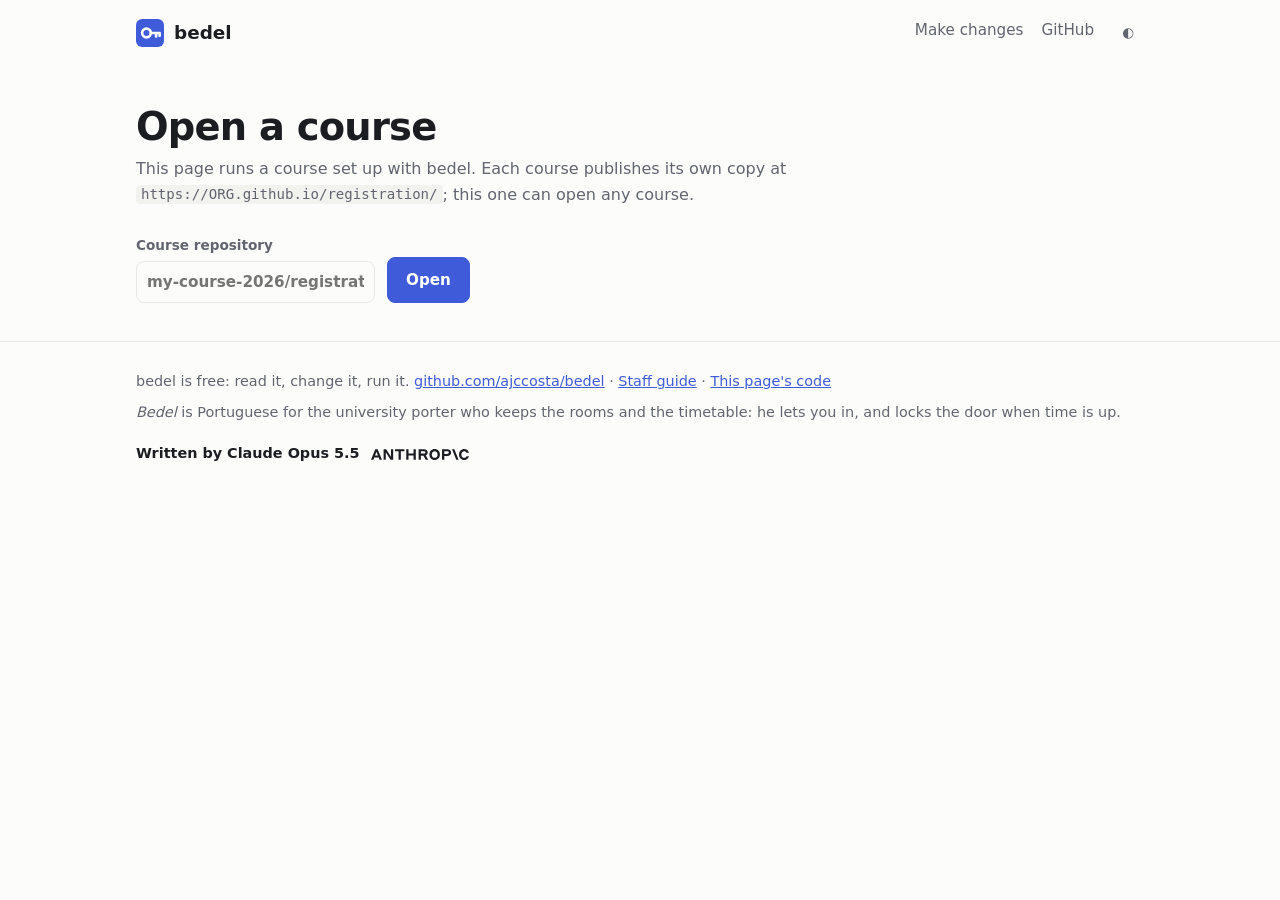
==== web/manage.html @ 1645e4c0 "Lighten the site: light by default, a calmer palette, fewer boxes Light is the default; dark is a ch" ====
<!doctype html>
<html lang="en">
<head>
<meta charset="utf-8">
<meta name="viewport" content="width=device-width, initial-scale=1">
<!-- This page may load files from its own site and talk to api.github.com, and
     nothing else: your browser enforces that, whatever the scripts try. -->
<meta http-equiv="Content-Security-Policy" content="default-src 'none'; script-src 'self' 'wasm-unsafe-eval'; style-src 'self'; img-src 'self' data:; connect-src 'self' https://api.github.com; base-uri 'none'; form-action 'none'">
<meta name="referrer" content="no-referrer">
<title>Course — bedel</title>
<meta name="description" content="Run a course set up with bedel: registrations, assignments, deadlines, roster.">
<link rel="icon" href="data:image/svg+xml,%3Csvg xmlns='http://www.w3.org/2000/svg' viewBox='0 0 32 32'%3E%3Crect width='32' height='32' rx='7' fill='%233f5bd9'/%3E%3Ccircle cx='12' cy='16' r='5' fill='none' stroke='white' stroke-width='3'/%3E%3Cpath d='M17 16h10M23 16v4M27 16v3' stroke='white' stroke-width='3' stroke-linecap='round'/%3E%3C/svg%3E">
<link rel="stylesheet" href="css/style.css">
</head>
<body>
<div class="wrap">
  <nav>
    <a class="brand" href="./">
      <svg viewBox="0 0 32 32" aria-hidden="true"><rect width="32" height="32" rx="7" fill="var(--accent)"/><circle cx="12" cy="16" r="5" fill="none" stroke="var(--accent-ink)" stroke-width="3"/><path d="M17 16h10M23 16v4M27 16v3" stroke="var(--accent-ink)" stroke-width="3" stroke-linecap="round"/></svg>
      bedel
    </a>
    <div class="links">
      <a href="#changes">Make changes</a>
      <a data-template="" href="https://github.com/ajccosta/bedel">GitHub</a>
      <button class="theme" id="themeBtn" type="button" aria-label="Switch colour theme">◐</button>
    </div>
  </nav>
</div>

<main class="wrap">
  <section class="pick" id="pick" hidden>
    <h1 class="page-title">Open a course</h1>
    <p class="sub">This page runs a course set up with bedel. Each course publishes its own copy at
      <code>https://ORG.github.io/registration/</code>; this one can open any course.</p>
    <div class="row">
      <label>Course repository <input id="pickRepo" class="wide" placeholder="my-course-2026/registration" autocomplete="off" spellcheck="false"></label>
      <button class="btn primary" id="pickGo" type="button">Open</button>
    </div>
  </section>

  <div id="course" hidden>
    <header class="course-head">
      <h1 class="page-title" id="courseName">…</h1>
      <p class="sub" id="courseMeta"></p>
      <div class="row">
        <input id="studentLink" class="wide mono" readonly aria-label="The link for students">
        <button class="btn small" id="copyLink" type="button">Copy the students' link</button>
      </div>
    </header>

    <section>
      <h2>Now</h2>
      <div class="stats" id="stats"></div>
      <ul class="health" id="health"></ul>
      <div class="status" id="overviewStatus"></div>
    </section>

    <section>
      <h2>Assignments</h2>
      <div class="table-scroll">
        <table class="compare plain" id="assignmentTable">
          <thead><tr><th>Assignment</th><th>Soft deadline</th><th>Hard deadline</th><th>Now</th></tr></thead>
          <tbody></tbody>
        </table>
      </div>
      <p class="hint" id="noAssignments" hidden>No assignments yet. Release the first one below.</p>
    </section>

    <section id="changes">
      <h2>Make changes</h2>
      <p class="sub">Everything above is public, read without a token. Changing the course takes a token from an owner of
        <span class="orgname"></span>, made for this course alone.</p>

      <div id="signin">
        <div class="tokenbox">
          <h3>How this token works</h3>
          <ul>
            <li><strong>It reaches <span class="orgname"></span> and nothing else.</strong> It's a fine-grained token made for
              <span class="orgname"></span>. Classic tokens are refused, and the page proves the token belongs to <span class="orgname"></span> before using it.</li>
            <li><strong>It goes only to GitHub.</strong> It stays in this tab's memory and is sent only to <code>api.github.com</code>.
              The page's Content-Security-Policy stops your browser from letting it connect anywhere else. Closing the tab forgets it.</li>
            <li><strong>This page is your course's own copy.</strong> It's published from <span class="reponame"></span>'s <code>web/</code> folder,
              and changes only when you pull bedel's updates.</li>
            <li><strong>Make it last as long as you need it.</strong> A week is plenty for a round of changes. Make another next time.</li>
          </ul>
        </div>
        <ol class="howto">
          <li><label class="inline">It should last <input id="courseDays" type="number" min="1" max="366" value="7"> days</label></li>
          <li><a class="btn small" id="courseTokenLink" target="_blank" rel="noopener">Open GitHub's token page, filled in ↗</a></li>
          <li>Check that <strong>Resource owner</strong> says <strong class="orgname"></strong>, choose <strong>All repositories</strong>, generate it and copy it.</li>
        </ol>
        <div class="row">
          <label>Token <input id="courseToken" class="wide" type="password" placeholder="github_pat_…" autocomplete="off" spellcheck="false"></label>
          <button class="btn" id="checkCourse" type="button">Check it</button>
        </div>
        <ul class="checks" id="courseChecks"></ul>
        <div class="status" id="courseTokenStatus"></div>
        <details>
          <summary>Every permission it asks for, and why</summary>
          <table class="perms">
            <tr><td>Administration</td><td>Create the repository with an assignment's starting files</td></tr>
            <tr><td>Contents</td><td>Push the starting files, and change <code>course.json</code></td></tr>
            <tr><td>Secrets</td><td>Replace the roster, class listings and the bot's token, sealed</td></tr>
            <tr><td>Actions, Workflows</td><td>Run the workflows that release assignments and write the students' form; starting files may contain workflows</td></tr>
            <tr><td>Members (read only)</td><td>Check that you own the organization</td></tr>
          </table>
        </details>
      </div>

      <div id="tools" hidden>
        <div class="tabs" role="tablist">
          <button type="button" role="tab" data-tab="release" aria-selected="true">Release an assignment</button>
          <button type="button" role="tab" data-tab="settings">Course settings</button>
          <button type="button" role="tab" data-tab="studentsTab">Students</button>
          <button type="button" role="tab" data-tab="bot">The bot's token</button>
        </div>

        <div class="step" data-panel="release">
          <p>Every registered group gets its own private repository with your starting files, and an issue telling them.
            Release an existing assignment again to change its deadlines; its repositories are left as they are.</p>
          <div class="row">
            <label>Name <input id="aName" placeholder="a1" autocomplete="off" spellcheck="false"></label>
            <label>Starting files: a folder <input id="aFolder" type="file" webkitdirectory multiple></label>
            <label>…or an existing repository <input id="aTemplate" placeholder="a1-template" autocomplete="off" spellcheck="false"></label>
          </div>
          <div class="status" id="folderStatus"></div>
          <div class="row">
            <label>Soft deadline
              <select id="aSoftMode">
                <option value="week">By class: a week after each class's session in…</option>
                <option value="date">One date for everyone</option>
                <option value="none">None</option>
              </select>
            </label>
            <label id="aSoftWeekWrap">Week of <input id="aSoftWeek" type="date"></label>
            <label id="aSoftDateWrap" hidden>Soft deadline <input id="aSoft" type="datetime-local"></label>
          </div>
          <div class="row">
            <label>Hard deadline (repos lock) <input id="aHard" type="datetime-local"></label>
            <label class="check"><input id="aNoHard" type="checkbox"> Never lock</label>
          </div>
          <div class="row">
            <label>Start from each group's earlier assignment <select id="aCarry"><option value="">No — start from the files only</option></select></label>
            <label class="check"><input id="aDry" type="checkbox"> Dry run (only show what would happen)</label>
          </div>
          <button class="btn primary" id="runRelease" type="button">Release</button>
          <ol class="log" id="releaseLog"></ol>
        </div>

        <div class="step" data-panel="settings" hidden>
          <p>Saving rewrites <code>course.json</code>, and a workflow regenerates the students' page and form from it.</p>
          <div class="row">
            <label>Course name <input id="cName" class="wide"></label>
          </div>
          <div class="row">
            <label>Smallest group <input id="cMin" type="number" min="1" max="6" value="2"></label>
            <label>Largest group <input id="cMax" type="number" min="1" max="6" value="2"></label>
            <label>Time zone <select id="cTz"></select></label>
          </div>
          <div class="row">
            <label>What students call their number (optional) <input id="cHint" class="wide" placeholder="your student number"></label>
          </div>
          <table class="classes">
            <thead><tr><th>Class</th><th>Day</th><th>Session ends</th><th>Note (optional)</th><th></th></tr></thead>
            <tbody id="classRows"></tbody>
          </table>
          <button class="btn small" id="addClass" type="button">+ Add a class</button>
          <div class="row"><button class="btn primary" id="saveCourse" type="button">Save the course</button></div>
          <ol class="log" id="courseLog"></ol>
        </div>

        <div class="step" data-panel="studentsTab" hidden>
          <p class="callout"><strong>These files don't leave your computer.</strong> Only the student numbers (and classes) found in them are sent, sealed.
            A new roster replaces the stored one. Leave it empty to keep the stored one and change only the test students.</p>
          <div class="row">
            <label>Roster <input id="roster" type="file" accept=".csv,.tsv,.txt,text/*"></label>
            <label id="colWrap" hidden>Student-number column <select id="rosterCol"></select></label>
          </div>
          <div class="status" id="rosterStatus"></div>
          <div class="row">
            <label>Class listings <input id="listings" type="file" multiple></label>
          </div>
          <div class="status" id="listingStatus"></div>
          <div class="row">
            <label>Test students <input id="testN" type="number" min="0" max="20" value="0"></label>
            <span class="hint">99901, 99902, … for registering test groups. 0 removes them, which needs the roster file again.</span>
          </div>
          <div class="row"><button class="btn primary" id="saveStudents" type="button">Store the students</button></div>
          <ol class="log" id="studentsLog"></ol>
        </div>

        <div class="step" data-panel="bot" hidden>
          <p>Replace the bot's token when it's about to run out, or if the bot's runs above fail. It's checked, then sealed and stored, as at setup.</p>
          <ol class="howto">
            <li><label class="inline">It should last <input id="botDays" type="number" min="1" max="366" value="180"> days</label></li>
            <li><a class="btn small" id="botTokenLink" target="_blank" rel="noopener">Open GitHub's token page, filled in ↗</a></li>
            <li>Check that <strong>Resource owner</strong> says <strong class="orgname"></strong>, choose <strong>All repositories</strong>, generate it and copy it.</li>
          </ol>
          <div class="row">
            <label>New bot token <input id="botToken" class="wide" type="password" placeholder="github_pat_…" autocomplete="off" spellcheck="false"></label>
          </div>
          <div class="row"><button class="btn primary" id="saveBot" type="button">Check and store it</button></div>
          <ol class="log" id="botLog"></ol>
        </div>
      </div>
    </section>
  </div>
</main>

<footer>
  <div class="wrap">
    <p>bedel is free: read it, change it, run it. <a data-template="" data-label href="https://github.com/ajccosta/bedel">github.com/ajccosta/bedel</a> ·
      <a data-template="/blob/main/scripts/README.md" href="https://github.com/ajccosta/bedel/blob/main/scripts/README.md">Staff guide</a> ·
      <a data-template="/tree/main/web" href="https://github.com/ajccosta/bedel/tree/main/web">This page's code</a></p>
    <p><em>Bedel</em> is Portuguese for the university porter who keeps the rooms and the timetable: he lets you in, and locks the door when time is up.</p>
    <p class="credit">
      <a href="https://www.anthropic.com/claude">Written by Claude Opus 5.5</a>
      <a class="anthropic" href="https://www.anthropic.com" aria-label="Anthropic"><span aria-hidden="true"></span></a>
    </p>
  </div>
</footer>

<script type="module" src="js/manage.js"></script>
</body>
</html>
---- web/css/style.css ----
:root {
  --bg: #fcfcfb;
  --surface: #ffffff;
  --surface-2: #f4f4f2;
  --text: #1c1d21;
  --muted: #62656e;
  --line: #e8e8e4;
  --accent: #3f5bd9;
  --accent-ink: #ffffff;
  --accent-soft: #eef1fd;
  --ok: #2e7d55;
  --warn: #a8660b;
  --bad: #b3261e;
  --code-bg: #f2f2ef;
  --shadow: none;
}
/* Light unless the reader picks dark with the switch. */
:root[data-theme="dark"] {
  --bg: #17181c;
  --surface: #1e2025;
  --surface-2: #26282e;
  --text: #e7e8ec;
  --muted: #9da1ab;
  --line: #2f323a;
  --accent: #9aabff;
  --accent-ink: #15171d;
  --accent-soft: #252a40;
  --ok: #82d1a5;
  --warn: #e9b764;
  --bad: #f29b92;
  --code-bg: #272930;
  --shadow: none;
}
* { box-sizing: border-box; }
[hidden] { display: none !important; }
html { scroll-behavior: smooth; }
body {
  margin: 0; background: var(--bg); color: var(--text);
  font: 16px/1.6 system-ui, -apple-system, "Segoe UI", Roboto, sans-serif;
  -webkit-font-smoothing: antialiased;
}
a { color: var(--accent); }
code, .mono { font-family: ui-monospace, "SF Mono", Menlo, Consolas, monospace; font-size: .88em; }
code { background: var(--code-bg); padding: .1em .35em; border-radius: 4px; }
.wrap { max-width: 1040px; margin: 0 auto; padding: 0 16px; }
nav { display: flex; align-items: center; justify-content: space-between; padding: 18px 0; gap: 16px; }
.brand { display: flex; align-items: center; gap: 10px; font-weight: 700; font-size: 1.15rem; color: var(--text); text-decoration: none; }
.brand svg { width: 28px; height: 28px; }
nav .links { display: flex; gap: 18px; flex-wrap: wrap; }
nav .links a { color: var(--muted); text-decoration: none; font-size: .95rem; }
nav .links a:hover { color: var(--text); }

.hero { padding: 72px 0 48px; }
.eyebrow { display: inline-block; font-size: .85rem; font-weight: 500; color: var(--muted); }
h1 { font-size: clamp(2.1rem, 5vw, 3.4rem); line-height: 1.1; letter-spacing: -.02em; margin: 18px 0 16px; max-width: 16ch; }
.lead { font-size: 1.15rem; color: var(--muted); max-width: 62ch; margin: 0 0 28px; }
.cta { display: flex; gap: 12px; flex-wrap: wrap; }
.btn {
  display: inline-flex; align-items: center; gap: 8px; border: 1px solid var(--line); background: var(--surface);
  color: var(--text); padding: 10px 18px; border-radius: 8px; font: inherit; font-weight: 600; font-size: .95rem;
  cursor: pointer; text-decoration: none;
}
.btn:hover { border-color: var(--muted); }
.btn.primary { background: var(--accent); color: var(--accent-ink); border-color: var(--accent); }
.btn.primary:hover { filter: brightness(1.07); }
.btn:disabled { opacity: .5; cursor: not-allowed; }
.btn.small { padding: 6px 12px; font-size: .88rem; }

section { padding: 56px 0; }
h2 { font-size: 1.75rem; letter-spacing: -.01em; margin: 0 0 8px; }
.sub { color: var(--muted); margin: 0 0 28px; max-width: 64ch; }
.grid { display: grid; grid-template-columns: repeat(auto-fit, minmax(280px, 1fr)); gap: 16px; }
.card { background: var(--surface); border: 1px solid var(--line); border-radius: 10px; padding: 20px; }
/* Lists of points read as text, without a box around each. */
.plain > .card { background: none; border: 0; padding: 0; }
.grid.plain { gap: 28px 32px; }
.card h3 { margin: 0 0 6px; font-size: 1.05rem; }
.card p { margin: 0; color: var(--muted); font-size: .95rem; }

.files { display: grid; grid-template-columns: minmax(0, 1fr) minmax(0, 1.2fr); gap: 24px; align-items: start; }
@media (max-width: 760px) { .files { grid-template-columns: 1fr; } }
.tree { background: var(--surface); border: 1px solid var(--line); border-radius: 12px; padding: 18px 20px; font-family: ui-monospace, "SF Mono", Menlo, Consolas, monospace; font-size: .85rem; line-height: 1.9; overflow-x: auto; }
.tree div { white-space: nowrap; }
.tree .c { color: var(--muted); }
.tree .k { color: var(--accent); font-weight: 500; }

table.compare { width: 100%; border-collapse: collapse; font-size: .95rem; }
.compare th, .compare td { text-align: left; padding: 14px 16px 14px 0; border-bottom: 1px solid var(--line); vertical-align: top; }
.compare thead th { font-size: .9rem; color: var(--text); }
.compare tr:last-child td { border-bottom: 0; }
.compare td:first-child { font-weight: 600; width: 20%; }
.compare:not(.plain) th:nth-child(2) { color: var(--accent); }
.compare .gone { color: var(--muted); opacity: .75; }
.compare thead th.gone { text-decoration: line-through; }
.table-scroll { overflow-x: auto; }

.notice { border: 1px solid var(--line); background: var(--surface-2); border-radius: 10px; padding: 14px 16px; font-size: .93rem; color: var(--muted); }
.notice strong { color: var(--text); }

.steps { counter-reset: step; display: grid; gap: 16px; }
.step { background: var(--surface); border: 1px solid var(--line); border-radius: 12px; padding: 22px; box-shadow: var(--shadow); }
.step > header { display: flex; align-items: baseline; gap: 12px; margin-bottom: 10px; }
.step > header::before {
  counter-increment: step; content: counter(step); flex: none; display: inline-grid; place-items: center;
  width: 28px; height: 28px; border-radius: 50%; background: var(--accent-soft); color: var(--accent); font-weight: 700; font-size: .9rem;
}
.step h3 { margin: 0; font-size: 1.1rem; }
.step p { margin: 0 0 12px; color: var(--muted); font-size: .95rem; }
.row { display: flex; gap: 12px; flex-wrap: wrap; align-items: end; margin: 10px 0; }
label { display: grid; gap: 4px; font-size: .85rem; font-weight: 600; color: var(--muted); }
input, select { font: inherit; font-size: .95rem; color: var(--text); background: var(--bg); border: 1px solid var(--line); border-radius: 8px; padding: 8px 10px; min-width: 0; }
input:focus, select:focus { outline: 2px solid var(--accent); outline-offset: 1px; }
input[type="number"] { width: 90px; }
input.wide { width: min(420px, 100%); }
input[type="file"] { padding: 6px; max-width: 100%; }
.check { display: flex; align-items: center; gap: 8px; font-weight: 500; color: var(--text); font-size: .95rem; }
.status { font-size: .9rem; margin-top: 8px; min-height: 1.4em; }
.status.ok { color: var(--ok); } .status.warn { color: var(--warn); } .status.bad { color: var(--bad); }
.classes { width: 100%; border-collapse: collapse; margin: 6px 0; }
.classes th { text-align: left; font-size: .8rem; color: var(--muted); font-weight: 600; padding: 4px 6px; }
.classes td { padding: 4px 6px; }
.classes input { width: 100%; }
.classes td:nth-child(1) { width: 90px; }
.classes td:nth-child(3) { width: 120px; }
.classes td:last-child { width: 40px; }
.iconbtn { border: 0; background: none; color: var(--muted); cursor: pointer; font-size: 1.2rem; padding: 4px 8px; }
.iconbtn:hover { color: var(--bad); }
ol.log { list-style: none; padding: 0; margin: 14px 0 0; display: grid; gap: 6px; font-size: .93rem; }
ol.log li { display: grid; grid-template-columns: 22px 1fr; gap: 6px; }
ol.log li::before { content: "·"; color: var(--muted); text-align: center; font-weight: 700; }
ol.log li.run::before { content: "…"; color: var(--warn); }
ol.log li.ok::before { content: "✓"; color: var(--ok); }
ol.log li.warn::before { content: "!"; color: var(--warn); }
ol.log li.bad::before { content: "✗"; color: var(--bad); }
.done { margin-top: 16px; padding: 16px; border-radius: 10px; background: var(--accent-soft); display: none; }
.done.show { display: block; }
.done a { word-break: break-all; }
details { margin-top: 10px; }
summary { cursor: pointer; color: var(--muted); font-size: .92rem; }
footer { border-top: 1px solid var(--line); padding: 28px 0 48px; color: var(--muted); font-size: .9rem; }
.theme { border: 0; background: none; color: var(--muted); border-radius: 8px; padding: 4px 10px; cursor: pointer; font: inherit; font-size: .85rem; }
@media (max-width: 560px) {
  .classes thead { display: none; }
  .classes tr { display: grid; grid-template-columns: 1fr 1fr; gap: 4px; padding: 6px 0; border-bottom: 1px solid var(--line); }
  .classes td { width: auto !important; }
}

/* ---------- shared bits ---------- */
.grid.two { grid-template-columns: repeat(auto-fit, minmax(280px, 1fr)); margin-top: 16px; }
.card.pick { border-color: var(--accent); }
.stack { display: grid; gap: 16px; }
.cta.center { justify-content: center; margin-top: 28px; }
.hint { color: var(--muted); font-size: .9rem; }
.callout { border-left: 3px solid var(--accent); background: var(--accent-soft); border-radius: 0 10px 10px 0; padding: 12px 16px; color: var(--text); }
.page-title { font-size: clamp(1.8rem, 4vw, 2.4rem); max-width: none; margin: 12px 0 8px; }
main section { padding: 28px 0; }
.credit { display: flex; align-items: center; gap: 12px; flex-wrap: wrap; margin-top: 18px; }
.credit a { color: var(--text); text-decoration: none; font-weight: 600; }
.credit a:hover { text-decoration: underline; }
.anthropic span {
  display: inline-block; width: 98px; height: 11px; background: currentColor; vertical-align: middle;
  -webkit-mask: url(../img/anthropic.svg) no-repeat center / contain; mask: url(../img/anthropic.svg) no-repeat center / contain;
}
footer p { margin: 0 0 8px; }

/* ---------- tokens ---------- */
.tokenbox { border: 2px solid var(--accent); border-radius: 12px; padding: 18px 20px; margin: 18px 0; background: var(--surface); }
.tokenbox h3 { margin: 0 0 8px; font-size: 1.05rem; }
.tokenbox ul { margin: 0; padding-left: 20px; display: grid; gap: 8px; }
.tokenbox li { color: var(--muted); font-size: .95rem; }
.tokenbox li strong { color: var(--text); }
.tokenbox .aside { margin: 12px 0 0; font-size: .9rem; color: var(--muted); }
h3.minor { font-size: 1rem; margin: 22px 0 6px; }
ol.howto { padding-left: 22px; display: grid; gap: 8px; color: var(--muted); font-size: .95rem; margin: 0 0 8px; }
ol.howto strong { color: var(--text); }
label.inline { display: inline-flex; align-items: center; gap: 8px; font-weight: 500; font-size: .95rem; color: var(--muted); }
ul.checks { list-style: none; padding: 0; margin: 8px 0 0; display: grid; gap: 4px; font-size: .92rem; }
ul.checks li::before { content: "✓ "; color: var(--ok); font-weight: 700; }
table.perms { border-collapse: collapse; margin-top: 10px; font-size: .9rem; width: 100%; }
.perms td { padding: 6px 10px 6px 0; border-bottom: 1px solid var(--line); vertical-align: top; color: var(--muted); }
.perms td:first-child { color: var(--text); font-weight: 600; white-space: nowrap; width: 1%; }

/* ---------- the setup wizard ---------- */
.wizard { padding-bottom: 48px; }
ol.progress { list-style: none; padding: 0; margin: 16px 0 24px; display: flex; flex-wrap: wrap; gap: 6px; counter-reset: wz; }
ol.progress li { counter-increment: wz; }
ol.progress button {
  font: inherit; font-size: .88rem; border: 1px solid var(--line); background: var(--surface); color: var(--muted);
  border-radius: 999px; padding: 6px 12px 6px 8px; cursor: pointer; display: inline-flex; align-items: center; gap: 6px;
}
ol.progress button::before {
  content: counter(wz); display: inline-grid; place-items: center; width: 20px; height: 20px; border-radius: 50%;
  background: var(--surface-2); font-size: .78rem; font-weight: 700;
}
ol.progress button:disabled { opacity: .5; cursor: default; }
ol.progress li.is-done button::before { content: "✓"; background: var(--accent-soft); color: var(--accent); }
ol.progress li.is-current button { border-color: var(--accent); color: var(--text); font-weight: 600; }
ol.progress li.is-current button::before { background: var(--accent); color: var(--accent-ink); }
.wstep { background: var(--surface); border: 1px solid var(--line); border-radius: 12px; padding: 24px; box-shadow: var(--shadow); }
.wstep h2 { margin-bottom: 12px; }
.wstep > p { color: var(--muted); max-width: 70ch; }
.wstep > p.callout { color: var(--text); }
.wizard-nav { display: flex; justify-content: space-between; margin-top: 16px; }
.wizard-nav #next { margin-left: auto; }
ul.plan { padding-left: 20px; display: grid; gap: 6px; color: var(--muted); font-size: .95rem; margin: 0 0 18px; }
.done p { margin: 8px 0 0; }

/* ---------- a course's page ---------- */
.course-head { padding-top: 8px; }
.course-head .sub { margin-bottom: 12px; }
.stats { display: grid; grid-template-columns: repeat(auto-fit, minmax(180px, 1fr)); gap: 12px; }
.stat { display: grid; gap: 2px; padding: 16px 18px; border: 1px solid var(--line); border-radius: 12px; background: var(--surface); text-decoration: none; color: var(--muted); }
.stat strong { font-size: 1.8rem; color: var(--text); line-height: 1.1; }
.stat:hover { border-color: var(--accent); }
ul.health { list-style: none; padding: 0; margin: 16px 0 0; display: grid; gap: 6px; font-size: .95rem; }
ul.health li::before { content: "· "; font-weight: 700; }
ul.health li.ok::before { content: "✓ "; color: var(--ok); }
ul.health li.warn::before, ul.health li.run::before { content: "… "; color: var(--warn); }
ul.health li.bad { color: var(--bad); }
ul.health li.bad::before { content: "✗ "; }
.tabs { display: flex; gap: 6px; flex-wrap: wrap; margin-bottom: 12px; }
.tabs button { font: inherit; font-size: .92rem; border: 1px solid var(--line); background: var(--surface); color: var(--muted); border-radius: 8px; padding: 8px 14px; cursor: pointer; }
.tabs button[aria-selected="true"] { border-color: var(--accent); color: var(--text); font-weight: 600; background: var(--accent-soft); }
#studentLink { width: min(560px, 100%); }
#tools { margin-top: 24px; }
ol.log li > div.actions { grid-column: 2; display: flex; gap: 8px; flex-wrap: wrap; margin-top: 6px; }
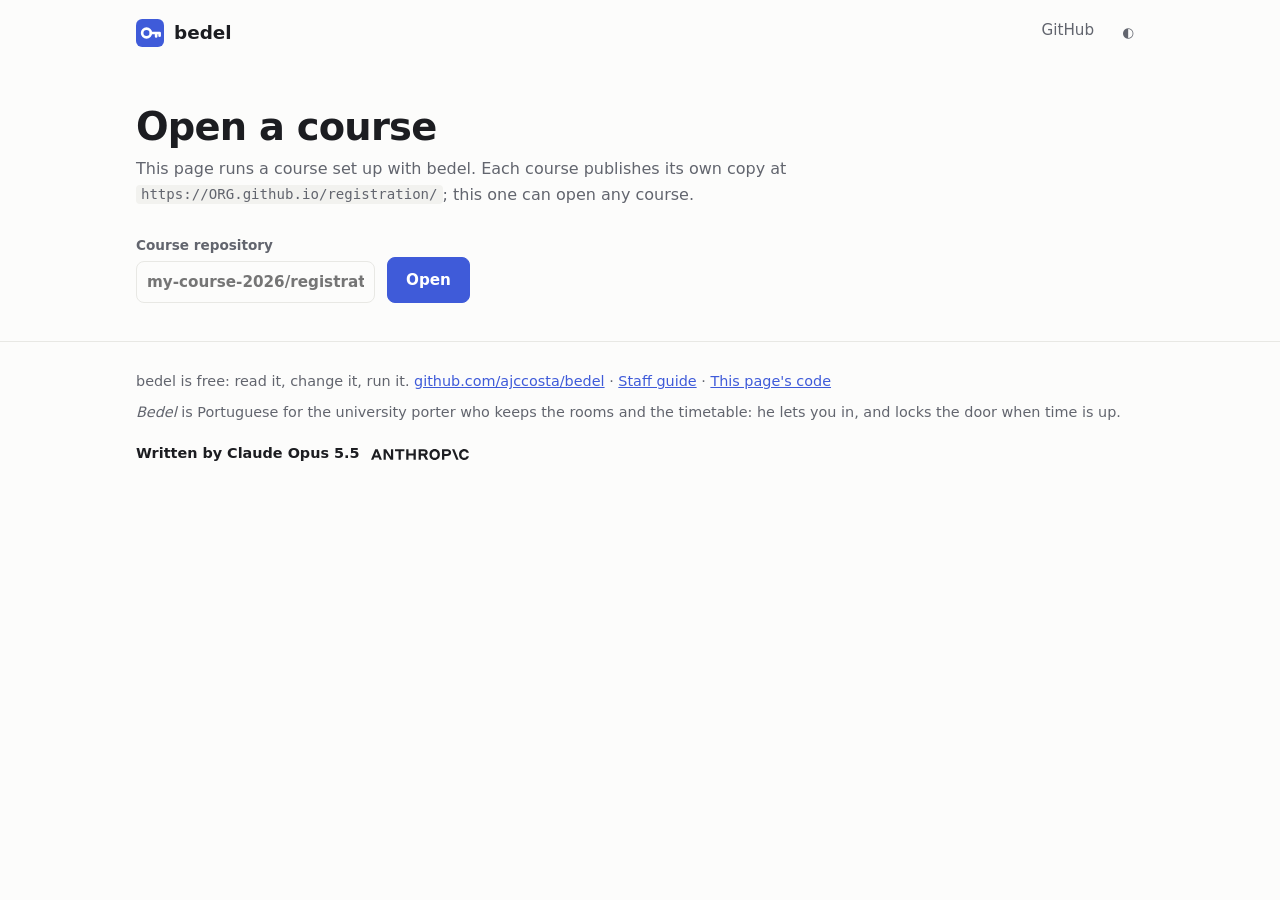
==== commit f1cf45f1: "Ask who's looking: students and teachers get their own course page The course page opens with "Are y" ====
--- a/web/manage.html
+++ b/web/manage.html
@@ -20,7 +20,7 @@
       bedel
     </a>
     <div class="links">
-      <a href="#changes">Make changes</a>
+      <a href="#changes" class="teacher-only">Make changes</a>
       <a data-template="" href="https://github.com/ajccosta/bedel">GitHub</a>
       <button class="theme" id="themeBtn" type="button" aria-label="Switch colour theme">◐</button>
     </div>
@@ -42,16 +42,40 @@
     <header class="course-head">
       <h1 class="page-title" id="courseName">…</h1>
       <p class="sub" id="courseMeta"></p>
-      <div class="row">
+      <p class="role-line" id="roleLine" hidden>You're viewing this as a <strong id="roleName"></strong>.
+        <button class="linkish" id="switchRole" type="button">Switch</button></p>
+      <div class="row teacher-only">
         <input id="studentLink" class="wide mono" readonly aria-label="The link for students">
         <button class="btn small" id="copyLink" type="button">Copy the students' link</button>
       </div>
+      <nav class="views" aria-label="Pages" id="views" hidden>
+        <a href="#" data-view="overview">Overview</a>
+        <a href="#assignments" data-view="assignments">Assignments</a>
+        <a href="#mine" data-view="mine" class="student-only">My group</a>
+      </nav>
     </header>
 
+    <section class="who" id="who" hidden>
+      <h2>Are you a student or a teacher?</h2>
+      <div class="who-choices">
+        <button class="choice" type="button" data-role="student"><strong>Student</strong>
+          <span>Register your group, see the assignments and deadlines, and how your group's repositories are doing.</span></button>
+        <button class="choice" type="button" data-role="teacher"><strong>Teacher</strong>
+          <span>Everything about the course: release assignments, change deadlines, the roster and the bot.</span></button>
+      </div>
+    </section>
+
+    <div id="roleContent" hidden>
+
+    <div data-view-panel="overview">
     <section>
       <h2>Now</h2>
+      <p class="student-only"><a class="btn primary" id="registerBtn">Register your group</a></p>
       <div class="stats" id="stats"></div>
-      <ul class="health" id="health"></ul>
+      <ul class="health teacher-only" id="health"></ul>
+      <p class="hint teacher-only">Students can see their own group's repositories under <em>My group</em>, with a read-only key.
+        For those keys to work without you approving each one, choose <em>Do not require administrator approval</em> in
+        <a id="patPolicy" target="_blank" rel="noopener">the organization's token settings ↗</a>, once.</p>
       <div class="status" id="overviewStatus"></div>
     </section>
 
@@ -63,10 +87,95 @@
           <tbody></tbody>
         </table>
       </div>
-      <p class="hint" id="noAssignments" hidden>No assignments yet. Release the first one below.</p>
-    </section>
-
-    <section id="changes">
+      <p class="hint" id="noAssignments" hidden>No assignments yet.</p>
+      <p><a href="#assignments">Manage assignments →</a></p>
+    </section>
+    </div>
+
+    <div data-view-panel="assignments" hidden>
+    <section>
+      <h2>Assignments</h2>
+      <p class="sub teacher-only" id="asgSignedOut">Sign in below to change deadlines, see each group's repository, or release an assignment.</p>
+      <div class="asg-list" id="asgList"></div>
+      <p class="hint" id="asgNone" hidden>No assignments yet.</p>
+    </section>
+
+    <section id="releaseSection" hidden>
+      <h2>Release an assignment</h2>
+      <div class="step">
+        <p>Every registered group gets its own private repository, and an issue telling them about it.</p>
+        <div class="row">
+          <label>Name <input id="aName" placeholder="a1" autocomplete="off" spellcheck="false"></label>
+        </div>
+        <div class="row">
+          <label class="check"><input id="aOwn" type="checkbox"> Groups bring their own work</label>
+        </div>
+        <p class="hint" id="aOwnHint" hidden>Each group gets an empty repository. The issue announcing it shows them
+          the commands that push in the work they already have, history and all. Groups that haven't started just clone it.</p>
+        <div class="row" id="aStart">
+          <label>Starting files: a folder <input id="aFolder" type="file" webkitdirectory multiple></label>
+          <label>…or an existing repository <input id="aTemplate" placeholder="a1-template" autocomplete="off" spellcheck="false"></label>
+        </div>
+        <div class="status" id="folderStatus"></div>
+        <div class="row">
+          <label>Soft deadline
+            <select id="aSoftMode">
+              <option value="week">By class: a week after each class's session in…</option>
+              <option value="date">One date for everyone</option>
+              <option value="none">None</option>
+            </select>
+          </label>
+          <label id="aSoftWeekWrap">Week of <input id="aSoftWeek" type="date"></label>
+          <label id="aSoftDateWrap" hidden>Soft deadline <input id="aSoft" type="datetime-local"></label>
+        </div>
+        <div class="row">
+          <label>Hard deadline (repos lock) <input id="aHard" type="datetime-local"></label>
+          <label class="check"><input id="aNoHard" type="checkbox"> Never lock</label>
+        </div>
+        <div class="row">
+          <label id="aCarryLabel">Continue from an earlier assignment <select id="aCarry"><option value="">No — start from the files only</option></select>
+            <span class="hint">Each group's new repository starts as a copy of their repository for that assignment, history and all, with your starting files added on top.</span></label>
+          <label class="check"><input id="aDry" type="checkbox"> Dry run (only show what would happen)</label>
+        </div>
+        <button class="btn primary" id="runRelease" type="button">Release</button>
+        <ol class="log" id="releaseLog"></ol>
+      </div>
+
+    </section>
+    </div>
+
+    <div data-view-panel="mine" hidden>
+    <section>
+      <h2>Your group</h2>
+      <p class="sub">How your group's repositories are doing: commits, who made them, and where you stand against your
+        deadlines. Your repositories are private, so this needs a key from you.</p>
+      <div id="mineSignin">
+        <div class="tokenbox">
+          <h3>About this key</h3>
+          <ul>
+            <li><strong>It can only read.</strong> It's made read-only, so nothing can be changed with it.</li>
+            <li><strong>It sees only what you can see.</strong> GitHub gives it your own access in <span class="orgname"></span>,
+              no more: your group's repositories, not anyone else's, and nothing outside <span class="orgname"></span>.</li>
+            <li><strong>It goes only to GitHub.</strong> It stays in this tab's memory and is sent only to <code>api.github.com</code>;
+              closing the tab forgets it. It expires in 30 days, or delete it on GitHub any time.</li>
+          </ul>
+        </div>
+        <ol class="howto">
+          <li>Accept the invitation to <span class="orgname"></span> first, if you haven't: GitHub emailed it when your group was registered.</li>
+          <li><a class="btn small" id="studentTokenLink" target="_blank" rel="noopener">Open GitHub's token page, filled in ↗</a></li>
+          <li>Check that <strong>Resource owner</strong> says <strong class="orgname"></strong>, choose <strong>All repositories</strong>, generate it and copy it.</li>
+        </ol>
+        <div class="row">
+          <label>Key <input id="studentToken" class="wide" type="password" placeholder="github_pat_…" autocomplete="off" spellcheck="false"></label>
+          <button class="btn primary" id="checkStudent" type="button">Show my group</button>
+        </div>
+        <div class="status" id="studentStatus"></div>
+      </div>
+      <div id="mineOut"></div>
+    </section>
+    </div>
+
+    <section id="changes" class="teacher-only">
       <h2>Make changes</h2>
       <p class="sub">Everything above is public, read without a token. Changing the course takes a token from an owner of
         <span class="orgname"></span>, made for this course alone.</p>
@@ -109,45 +218,12 @@
 
       <div id="tools" hidden>
         <div class="tabs" role="tablist">
-          <button type="button" role="tab" data-tab="release" aria-selected="true">Release an assignment</button>
-          <button type="button" role="tab" data-tab="settings">Course settings</button>
+          <button type="button" role="tab" data-tab="settings" aria-selected="true">Course settings</button>
           <button type="button" role="tab" data-tab="studentsTab">Students</button>
           <button type="button" role="tab" data-tab="bot">The bot's token</button>
         </div>
 
-        <div class="step" data-panel="release">
-          <p>Every registered group gets its own private repository with your starting files, and an issue telling them.
-            Release an existing assignment again to change its deadlines; its repositories are left as they are.</p>
-          <div class="row">
-            <label>Name <input id="aName" placeholder="a1" autocomplete="off" spellcheck="false"></label>
-            <label>Starting files: a folder <input id="aFolder" type="file" webkitdirectory multiple></label>
-            <label>…or an existing repository <input id="aTemplate" placeholder="a1-template" autocomplete="off" spellcheck="false"></label>
-          </div>
-          <div class="status" id="folderStatus"></div>
-          <div class="row">
-            <label>Soft deadline
-              <select id="aSoftMode">
-                <option value="week">By class: a week after each class's session in…</option>
-                <option value="date">One date for everyone</option>
-                <option value="none">None</option>
-              </select>
-            </label>
-            <label id="aSoftWeekWrap">Week of <input id="aSoftWeek" type="date"></label>
-            <label id="aSoftDateWrap" hidden>Soft deadline <input id="aSoft" type="datetime-local"></label>
-          </div>
-          <div class="row">
-            <label>Hard deadline (repos lock) <input id="aHard" type="datetime-local"></label>
-            <label class="check"><input id="aNoHard" type="checkbox"> Never lock</label>
-          </div>
-          <div class="row">
-            <label>Start from each group's earlier assignment <select id="aCarry"><option value="">No — start from the files only</option></select></label>
-            <label class="check"><input id="aDry" type="checkbox"> Dry run (only show what would happen)</label>
-          </div>
-          <button class="btn primary" id="runRelease" type="button">Release</button>
-          <ol class="log" id="releaseLog"></ol>
-        </div>
-
-        <div class="step" data-panel="settings" hidden>
+        <div class="step" data-panel="settings">
           <p>Saving rewrites <code>course.json</code>, and a workflow regenerates the students' page and form from it.</p>
           <div class="row">
             <label>Course name <input id="cName" class="wide"></label>
@@ -204,6 +280,7 @@
         </div>
       </div>
     </section>
+    </div>
   </div>
 </main>
 
--- a/web/css/style.css
+++ b/web/css/style.css
@@ -151,6 +151,7 @@
 .stack { display: grid; gap: 16px; }
 .cta.center { justify-content: center; margin-top: 28px; }
 .hint { color: var(--muted); font-size: .9rem; }
+label .hint { font-weight: 400; font-size: .85rem; max-width: 46ch; }
 .callout { border-left: 3px solid var(--accent); background: var(--accent-soft); border-radius: 0 10px 10px 0; padding: 12px 16px; color: var(--text); }
 .page-title { font-size: clamp(1.8rem, 4vw, 2.4rem); max-width: none; margin: 12px 0 8px; }
 main section { padding: 28px 0; }
@@ -224,3 +225,46 @@
 #studentLink { width: min(560px, 100%); }
 #tools { margin-top: 24px; }
 ol.log li > div.actions { grid-column: 2; display: flex; gap: 8px; flex-wrap: wrap; margin-top: 6px; }
+
+/* ---------- the course page's two pages ---------- */
+nav.views { display: flex; justify-content: flex-start; gap: 22px; border-bottom: 1px solid var(--line); margin-top: 20px; padding: 0; }
+nav.views a { color: var(--muted); text-decoration: none; padding: 10px 0; margin-bottom: -1px; border-bottom: 2px solid transparent; font-weight: 500; }
+nav.views a:hover { color: var(--text); }
+nav.views a[aria-current="page"] { color: var(--text); border-bottom-color: var(--accent); }
+.asg-list { display: grid; gap: 16px; }
+.asg { border: 1px solid var(--line); border-radius: 10px; padding: 20px; background: var(--surface); }
+.asg > header { display: flex; align-items: center; gap: 12px; flex-wrap: wrap; }
+.asg h3 { margin: 0; font-size: 1.15rem; }
+.asg > .hint { margin: 4px 0 12px; }
+.pill { font-size: .8rem; font-weight: 600; padding: 2px 10px; border-radius: 999px; background: var(--surface-2); color: var(--muted); }
+.pill.ok { color: var(--ok); } .pill.warn { color: var(--warn); } .pill.bad { color: var(--bad); }
+dl.deadlines { display: grid; grid-template-columns: max-content 1fr; gap: 6px 18px; margin: 0 0 8px; font-size: .95rem; }
+dl.deadlines dt { color: var(--muted); }
+dl.deadlines dd { margin: 0; }
+.asg .edit { border-top: 1px solid var(--line); margin-top: 12px; padding-top: 4px; }
+.asg details.groups { margin-top: 14px; }
+.asg details.groups .table-scroll { margin-top: 8px; }
+
+/* ---------- students and teachers ---------- */
+:root[data-role="student"] .teacher-only, :root[data-role="teacher"] .student-only,
+:root:not([data-role="student"]):not([data-role="teacher"]) :is(.student-only, .teacher-only) { display: none !important; }
+.who { padding-top: 32px; }
+.who-choices { display: grid; grid-template-columns: repeat(auto-fit, minmax(260px, 1fr)); gap: 16px; margin-top: 16px; }
+.choice {
+  display: grid; gap: 6px; text-align: left; font: inherit; color: var(--text); cursor: pointer;
+  background: var(--surface); border: 1px solid var(--line); border-radius: 10px; padding: 22px;
+}
+.choice:hover { border-color: var(--accent); }
+.choice strong { font-size: 1.3rem; }
+.choice span { color: var(--muted); font-size: .95rem; }
+.role-line { color: var(--muted); font-size: .92rem; margin: 0 0 12px; }
+.linkish { border: 0; background: none; padding: 0; font: inherit; color: var(--accent); cursor: pointer; text-decoration: underline; }
+.asg h4 { margin: 16px 0 8px; font-size: .95rem; }
+.asg .stats { margin: 4px 0 14px; }
+.asg .stat strong { font-size: 1.4rem; }
+ul.bars { list-style: none; padding: 0; margin: 0 0 8px; display: grid; gap: 6px; font-size: .92rem; }
+ul.bars li { display: grid; grid-template-columns: minmax(90px, 160px) 1fr 3ch; gap: 10px; align-items: center; }
+ul.bars .name { overflow: hidden; text-overflow: ellipsis; white-space: nowrap; }
+ul.bars .bar { height: 8px; border-radius: 4px; background: var(--surface-2); position: relative; overflow: hidden; }
+ul.bars .bar::after { content: ""; position: absolute; inset: 0 auto 0 0; width: var(--w); background: var(--accent); border-radius: 4px; }
+ul.bars .n { text-align: right; color: var(--muted); }
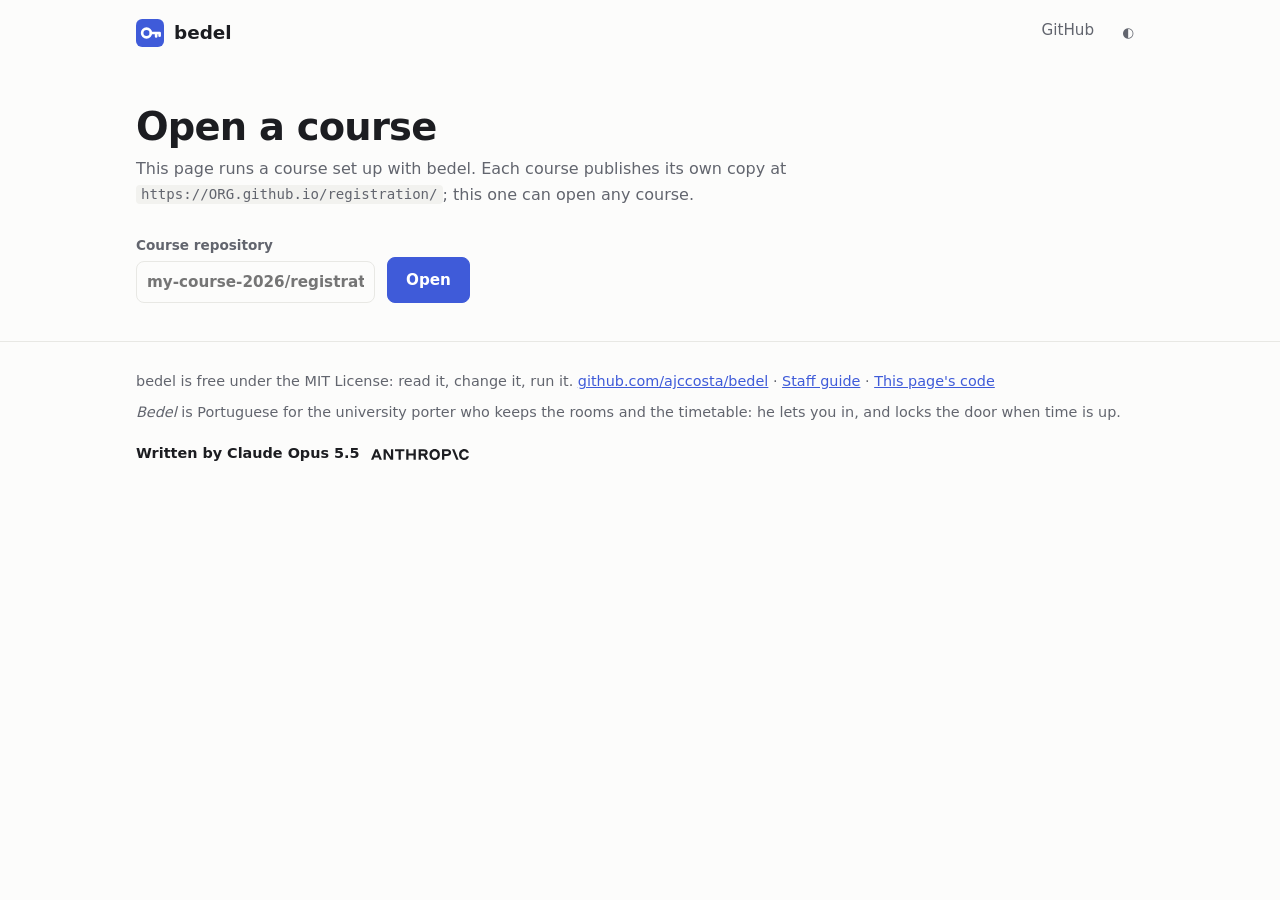
==== commit 30c30d64: "License bedel under MIT So other teachers may use, change and share it.  Co-Authored-By: Claude Opus" ====
--- a/web/manage.html
+++ b/web/manage.html
@@ -286,7 +286,7 @@
 
 <footer>
   <div class="wrap">
-    <p>bedel is free: read it, change it, run it. <a data-template="" data-label href="https://github.com/ajccosta/bedel">github.com/ajccosta/bedel</a> ·
+    <p>bedel is free under the MIT License: read it, change it, run it. <a data-template="" data-label href="https://github.com/ajccosta/bedel">github.com/ajccosta/bedel</a> ·
       <a data-template="/blob/main/scripts/README.md" href="https://github.com/ajccosta/bedel/blob/main/scripts/README.md">Staff guide</a> ·
       <a data-template="/tree/main/web" href="https://github.com/ajccosta/bedel/tree/main/web">This page's code</a></p>
     <p><em>Bedel</em> is Portuguese for the university porter who keeps the rooms and the timetable: he lets you in, and locks the door when time is up.</p>
--- a/web/css/style.css
+++ b/web/css/style.css
@@ -268,3 +268,19 @@
 ul.bars .bar { height: 8px; border-radius: 4px; background: var(--surface-2); position: relative; overflow: hidden; }
 ul.bars .bar::after { content: ""; position: absolute; inset: 0 auto 0 0; width: var(--w); background: var(--accent); border-radius: 4px; }
 ul.bars .n { text-align: right; color: var(--muted); }
+
+/* progress: sparklines, the teachers' table */
+svg.spark { display: block; overflow: visible; }
+svg.spark rect.on { fill: var(--accent); }
+svg.spark rect.off { fill: var(--line); }
+svg.spark line { stroke-width: 1.5; }
+svg.spark line.soft { stroke: var(--warn); stroke-dasharray: 3 2; }
+svg.spark line.hard { stroke: var(--bad); }
+figure.activity { margin: 0 0 14px; }
+figure.activity svg.spark { width: 100%; height: 48px; }
+figure.activity figcaption { color: var(--muted); font-size: .85rem; margin-top: 4px; }
+.stat.warn strong { color: var(--warn); }
+ul.byclass { list-style: none; padding: 0; margin: 10px 0 14px; display: flex; flex-wrap: wrap; gap: 6px 18px; color: var(--muted); font-size: .92rem; }
+table.progress td.warn { color: var(--warn); }
+table.progress th button.linkish { font: inherit; font-weight: 600; color: inherit; }
+table.progress td { white-space: nowrap; }
